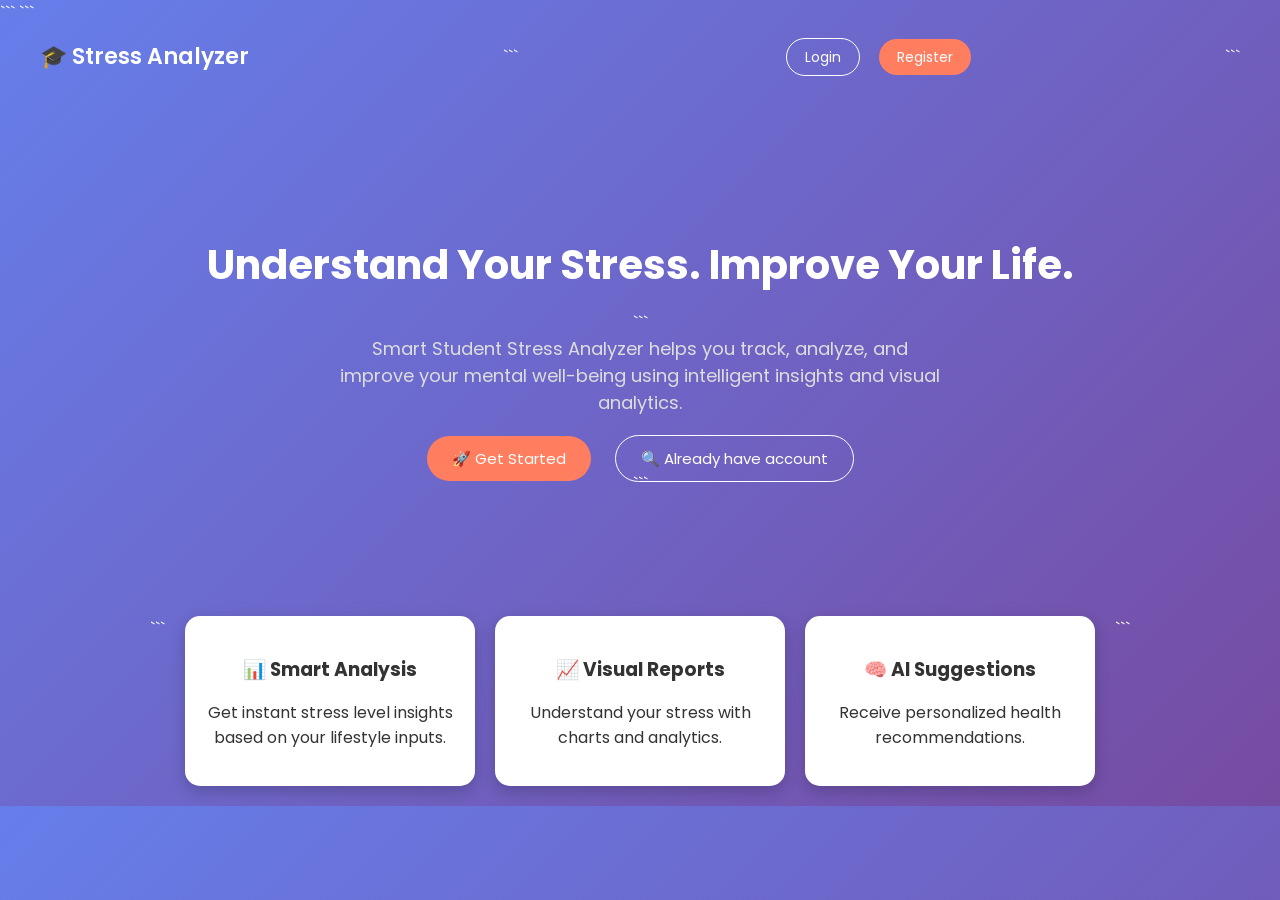
==== templates/landing.html @ 1086091a "Create landing.html" ====
<!DOCTYPE html>

<html>
<head>
    <title>Student Stress Analyzer</title>

```
<link href="https://fonts.googleapis.com/css2?family=Poppins:wght@300;500;700&display=swap" rel="stylesheet">

<style>
    body {
        margin: 0;
        font-family: 'Poppins', sans-serif;
        background: linear-gradient(135deg, #667eea, #764ba2);
        color: white;
    }

    /* NAVBAR */
    .navbar {
        display: flex;
        justify-content: space-between;
        padding: 15px 40px;
        align-items: center;
    }

    .logo {
        font-size: 22px;
        font-weight: 600;
    }

    .nav-buttons a {
        margin-left: 15px;
        padding: 8px 18px;
        border-radius: 20px;
        text-decoration: none;
        color: white;
        font-size: 14px;
    }

    .login {
        border: 1px solid white;
    }

    .register {
        background: #ff7e5f;
    }

    /* HERO SECTION */
    .hero {
        text-align: center;
        margin-top: 100px;
        padding: 20px;
    }

    .hero h1 {
        font-size: 40px;
        margin-bottom: 15px;
    }

    .hero p {
        font-size: 18px;
        color: #ddd;
        max-width: 600px;
        margin: auto;
    }

    .hero-buttons {
        margin-top: 30px;
    }

    .hero-buttons a {
        padding: 12px 25px;
        margin: 10px;
        border-radius: 25px;
        text-decoration: none;
        color: white;
        font-size: 15px;
    }

    .start {
        background: #ff7e5f;
    }

    .learn {
        border: 1px solid white;
    }

    /* FEATURES */
    .features {
        display: flex;
        justify-content: center;
        gap: 20px;
        margin-top: 80px;
        padding: 20px;
    }

    .card {
        background: white;
        color: #333;
        padding: 20px;
        border-radius: 15px;
        width: 250px;
        text-align: center;
        box-shadow: 0 5px 15px rgba(0,0,0,0.2);
    }

    .card h3 {
        margin-bottom: 10px;
    }

</style>
```

</head>

<body>

<!-- NAVBAR -->

<div class="navbar">
    <div class="logo">🎓 Stress Analyzer</div>

```
<div class="nav-buttons">
    <a href="/login" class="login">Login</a>
    <a href="/register" class="register">Register</a>
</div>
```

</div>

<!-- HERO -->

<div class="hero">
    <h1>Understand Your Stress. Improve Your Life.</h1>

```
<p>
    Smart Student Stress Analyzer helps you track, analyze, and improve your mental well-being using intelligent insights and visual analytics.
</p>

<div class="hero-buttons">
    <a href="/register" class="start">🚀 Get Started</a>
    <a href="/login" class="learn">🔍 Already have account</a>
</div>
```

</div>

<!-- FEATURES -->

<div class="features">

```
<div class="card">
    <h3>📊 Smart Analysis</h3>
    <p>Get instant stress level insights based on your lifestyle inputs.</p>
</div>

<div class="card">
    <h3>📈 Visual Reports</h3>
    <p>Understand your stress with charts and analytics.</p>
</div>

<div class="card">
    <h3>🧠 AI Suggestions</h3>
    <p>Receive personalized health recommendations.</p>
</div>
```

</div>

</body>
</html>
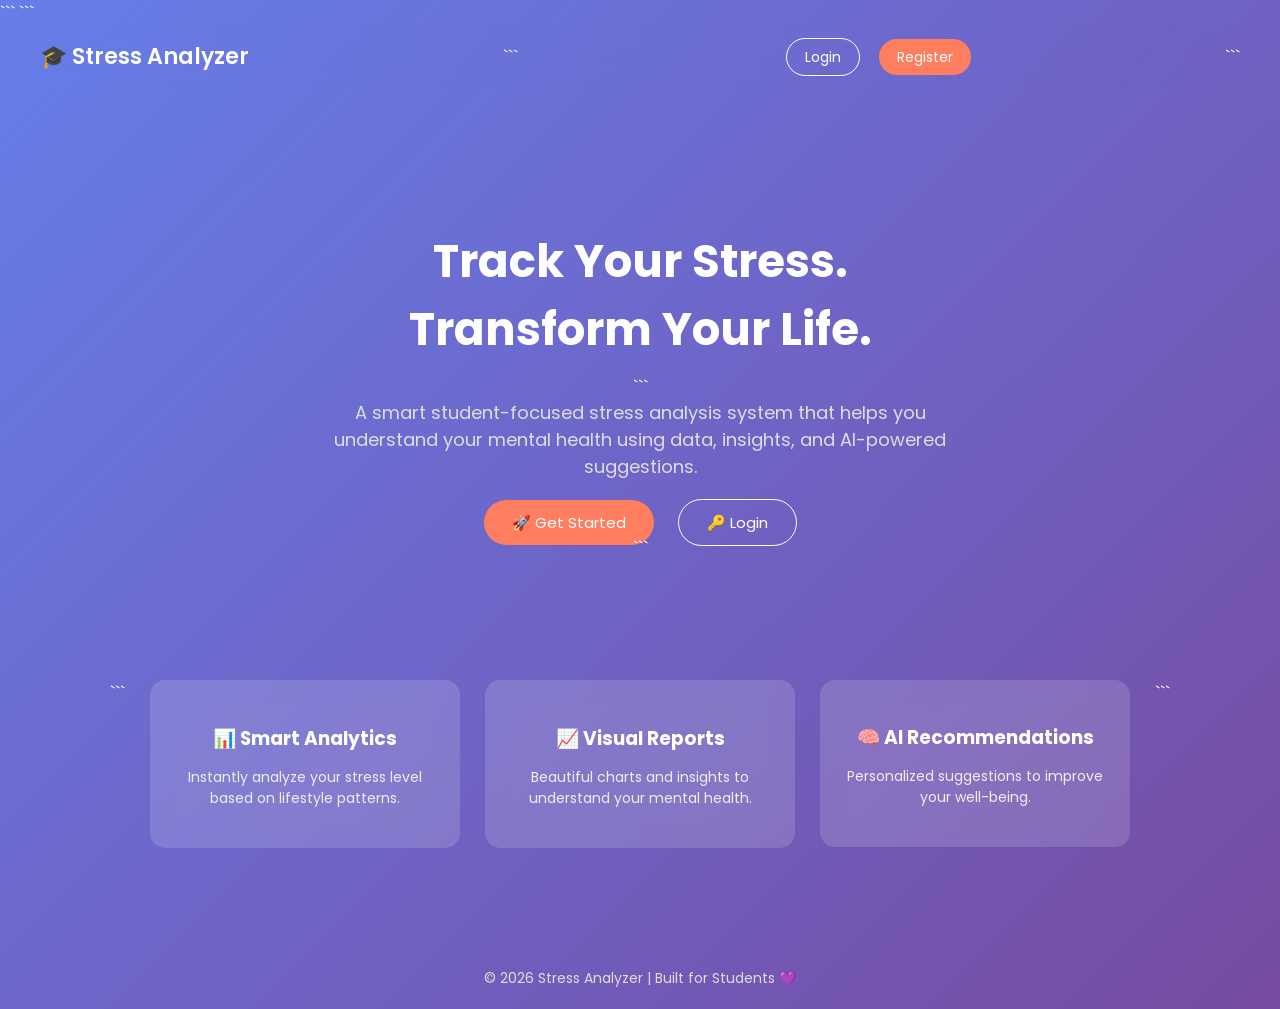
==== commit 45e42602: "Update landing.html" ====
--- a/templates/landing.html
+++ b/templates/landing.html
@@ -2,7 +2,7 @@
 
 <html>
 <head>
-    <title>Student Stress Analyzer</title>
+    <title>Stress Analyzer</title>
 
 ```
 <link href="https://fonts.googleapis.com/css2?family=Poppins:wght@300;500;700&display=swap" rel="stylesheet">
@@ -19,8 +19,9 @@
     .navbar {
         display: flex;
         justify-content: space-between;
+        align-items: center;
         padding: 15px 40px;
-        align-items: center;
+        backdrop-filter: blur(10px);
     }
 
     .logo {
@@ -33,34 +34,46 @@
         padding: 8px 18px;
         border-radius: 20px;
         text-decoration: none;
-        color: white;
         font-size: 14px;
+        transition: 0.3s;
     }
 
     .login {
         border: 1px solid white;
+        color: white;
+    }
+
+    .login:hover {
+        background: white;
+        color: #333;
     }
 
     .register {
         background: #ff7e5f;
-    }
-
-    /* HERO SECTION */
+        color: white;
+    }
+
+    .register:hover {
+        transform: scale(1.05);
+    }
+
+    /* HERO */
     .hero {
         text-align: center;
-        margin-top: 100px;
+        margin-top: 90px;
         padding: 20px;
+        animation: fadeUp 1s ease;
     }
 
     .hero h1 {
-        font-size: 40px;
-        margin-bottom: 15px;
+        font-size: 45px;
+        margin-bottom: 10px;
     }
 
     .hero p {
         font-size: 18px;
         color: #ddd;
-        max-width: 600px;
+        max-width: 650px;
         margin: auto;
     }
 
@@ -69,43 +82,98 @@
     }
 
     .hero-buttons a {
-        padding: 12px 25px;
+        padding: 12px 28px;
         margin: 10px;
-        border-radius: 25px;
+        border-radius: 30px;
         text-decoration: none;
-        color: white;
         font-size: 15px;
+        transition: 0.3s;
     }
 
     .start {
         background: #ff7e5f;
-    }
-
-    .learn {
+        color: white;
+    }
+
+    .start:hover {
+        transform: translateY(-3px);
+    }
+
+    .login-btn {
         border: 1px solid white;
+        color: white;
+    }
+
+    .login-btn:hover {
+        background: white;
+        color: #333;
     }
 
     /* FEATURES */
     .features {
         display: flex;
         justify-content: center;
-        gap: 20px;
+        gap: 25px;
         margin-top: 80px;
         padding: 20px;
+        flex-wrap: wrap;
     }
 
     .card {
-        background: white;
-        color: #333;
-        padding: 20px;
+        background: rgba(255,255,255,0.15);
+        backdrop-filter: blur(10px);
+        padding: 25px;
         border-radius: 15px;
-        width: 250px;
+        width: 260px;
         text-align: center;
-        box-shadow: 0 5px 15px rgba(0,0,0,0.2);
+        transition: 0.3s;
+    }
+
+    .card:hover {
+        transform: translateY(-8px);
+        background: rgba(255,255,255,0.25);
     }
 
     .card h3 {
         margin-bottom: 10px;
+    }
+
+    .card p {
+        color: #eee;
+        font-size: 14px;
+    }
+
+    /* FOOTER */
+    .footer {
+        text-align: center;
+        margin-top: 80px;
+        padding: 20px;
+        font-size: 14px;
+        color: #ddd;
+    }
+
+    /* ANIMATION */
+    @keyframes fadeUp {
+        from {
+            opacity: 0;
+            transform: translateY(40px);
+        }
+        to {
+            opacity: 1;
+            transform: translateY(0);
+        }
+    }
+
+    /* RESPONSIVE */
+    @media(max-width: 768px) {
+        .hero h1 {
+            font-size: 30px;
+        }
+
+        .features {
+            flex-direction: column;
+            align-items: center;
+        }
     }
 
 </style>
@@ -132,16 +200,16 @@
 <!-- HERO -->
 
 <div class="hero">
-    <h1>Understand Your Stress. Improve Your Life.</h1>
+    <h1>Track Your Stress.<br>Transform Your Life.</h1>
 
 ```
 <p>
-    Smart Student Stress Analyzer helps you track, analyze, and improve your mental well-being using intelligent insights and visual analytics.
+    A smart student-focused stress analysis system that helps you understand your mental health using data, insights, and AI-powered suggestions.
 </p>
 
 <div class="hero-buttons">
     <a href="/register" class="start">🚀 Get Started</a>
-    <a href="/login" class="learn">🔍 Already have account</a>
+    <a href="/login" class="login-btn">🔑 Login</a>
 </div>
 ```
 
@@ -153,21 +221,27 @@
 
 ```
 <div class="card">
-    <h3>📊 Smart Analysis</h3>
-    <p>Get instant stress level insights based on your lifestyle inputs.</p>
+    <h3>📊 Smart Analytics</h3>
+    <p>Instantly analyze your stress level based on lifestyle patterns.</p>
 </div>
 
 <div class="card">
     <h3>📈 Visual Reports</h3>
-    <p>Understand your stress with charts and analytics.</p>
+    <p>Beautiful charts and insights to understand your mental health.</p>
 </div>
 
 <div class="card">
-    <h3>🧠 AI Suggestions</h3>
-    <p>Receive personalized health recommendations.</p>
-</div>
-```
-
+    <h3>🧠 AI Recommendations</h3>
+    <p>Personalized suggestions to improve your well-being.</p>
+</div>
+```
+
+</div>
+
+<!-- FOOTER -->
+
+<div class="footer">
+    © 2026 Stress Analyzer | Built for Students 💜
 </div>
 
 </body>
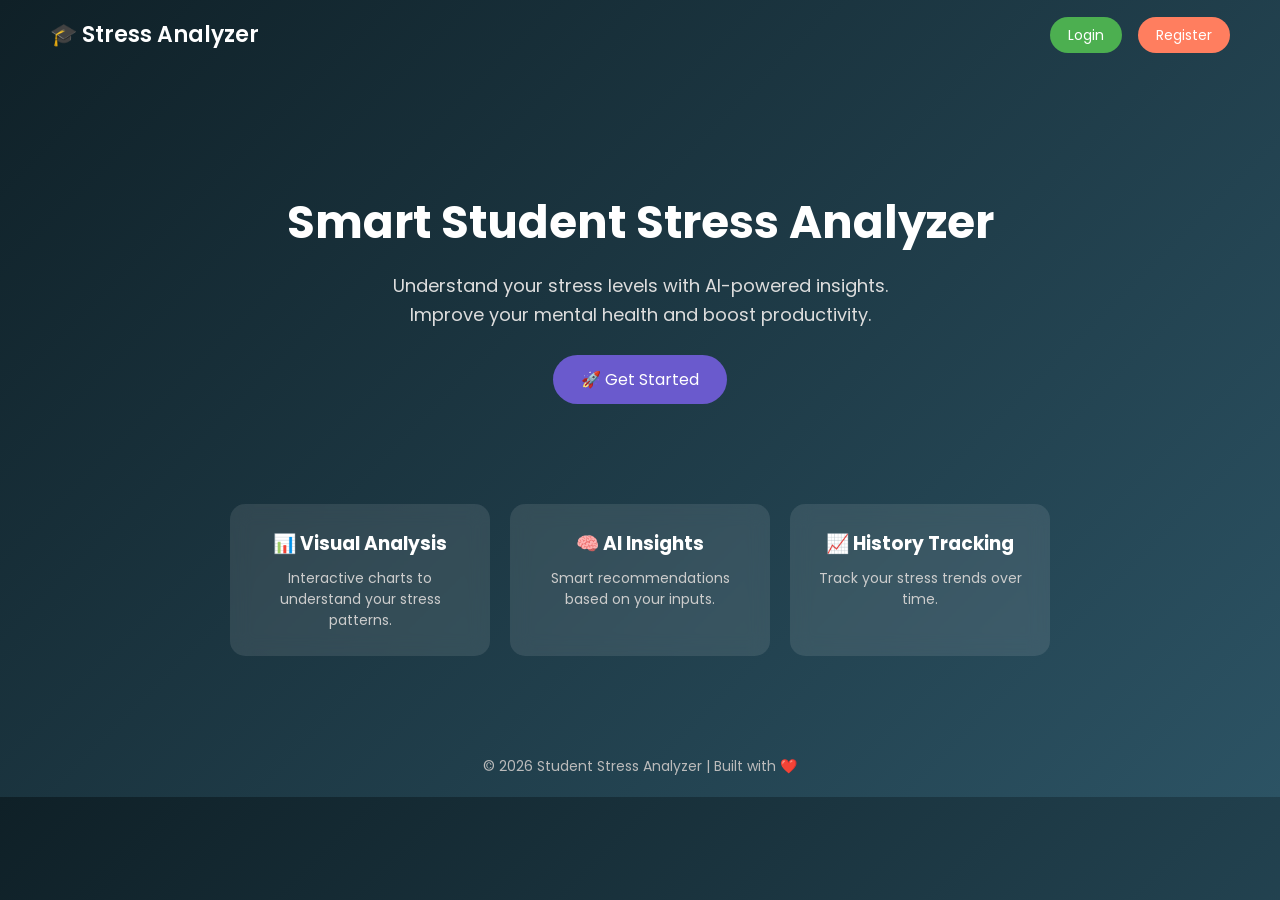
==== commit 2a3d6fbb: "Update landing.html" ====
--- a/templates/landing.html
+++ b/templates/landing.html
@@ -1,247 +1,187 @@
 <!DOCTYPE html>
+<html lang="en">
+<head>
+    <meta charset="UTF-8">
+    <title>Student Stress Analyzer</title>
 
-<html>
-<head>
-    <title>Stress Analyzer</title>
+    <!-- Google Font -->
+    <link href="https://fonts.googleapis.com/css2?family=Poppins:wght@300;500;700&display=swap" rel="stylesheet">
 
-```
-<link href="https://fonts.googleapis.com/css2?family=Poppins:wght@300;500;700&display=swap" rel="stylesheet">
-
-<style>
-    body {
-        margin: 0;
-        font-family: 'Poppins', sans-serif;
-        background: linear-gradient(135deg, #667eea, #764ba2);
-        color: white;
-    }
-
-    /* NAVBAR */
-    .navbar {
-        display: flex;
-        justify-content: space-between;
-        align-items: center;
-        padding: 15px 40px;
-        backdrop-filter: blur(10px);
-    }
-
-    .logo {
-        font-size: 22px;
-        font-weight: 600;
-    }
-
-    .nav-buttons a {
-        margin-left: 15px;
-        padding: 8px 18px;
-        border-radius: 20px;
-        text-decoration: none;
-        font-size: 14px;
-        transition: 0.3s;
-    }
-
-    .login {
-        border: 1px solid white;
-        color: white;
-    }
-
-    .login:hover {
-        background: white;
-        color: #333;
-    }
-
-    .register {
-        background: #ff7e5f;
-        color: white;
-    }
-
-    .register:hover {
-        transform: scale(1.05);
-    }
-
-    /* HERO */
-    .hero {
-        text-align: center;
-        margin-top: 90px;
-        padding: 20px;
-        animation: fadeUp 1s ease;
-    }
-
-    .hero h1 {
-        font-size: 45px;
-        margin-bottom: 10px;
-    }
-
-    .hero p {
-        font-size: 18px;
-        color: #ddd;
-        max-width: 650px;
-        margin: auto;
-    }
-
-    .hero-buttons {
-        margin-top: 30px;
-    }
-
-    .hero-buttons a {
-        padding: 12px 28px;
-        margin: 10px;
-        border-radius: 30px;
-        text-decoration: none;
-        font-size: 15px;
-        transition: 0.3s;
-    }
-
-    .start {
-        background: #ff7e5f;
-        color: white;
-    }
-
-    .start:hover {
-        transform: translateY(-3px);
-    }
-
-    .login-btn {
-        border: 1px solid white;
-        color: white;
-    }
-
-    .login-btn:hover {
-        background: white;
-        color: #333;
-    }
-
-    /* FEATURES */
-    .features {
-        display: flex;
-        justify-content: center;
-        gap: 25px;
-        margin-top: 80px;
-        padding: 20px;
-        flex-wrap: wrap;
-    }
-
-    .card {
-        background: rgba(255,255,255,0.15);
-        backdrop-filter: blur(10px);
-        padding: 25px;
-        border-radius: 15px;
-        width: 260px;
-        text-align: center;
-        transition: 0.3s;
-    }
-
-    .card:hover {
-        transform: translateY(-8px);
-        background: rgba(255,255,255,0.25);
-    }
-
-    .card h3 {
-        margin-bottom: 10px;
-    }
-
-    .card p {
-        color: #eee;
-        font-size: 14px;
-    }
-
-    /* FOOTER */
-    .footer {
-        text-align: center;
-        margin-top: 80px;
-        padding: 20px;
-        font-size: 14px;
-        color: #ddd;
-    }
-
-    /* ANIMATION */
-    @keyframes fadeUp {
-        from {
-            opacity: 0;
-            transform: translateY(40px);
-        }
-        to {
-            opacity: 1;
-            transform: translateY(0);
-        }
-    }
-
-    /* RESPONSIVE */
-    @media(max-width: 768px) {
-        .hero h1 {
-            font-size: 30px;
+    <style>
+        * {
+            margin: 0;
+            padding: 0;
+            box-sizing: border-box;
+            font-family: 'Poppins', sans-serif;
         }
 
+        body {
+            background: linear-gradient(135deg, #0f2027, #2c5364);
+            color: white;
+        }
+
+        /* NAVBAR */
+        .navbar {
+            display: flex;
+            justify-content: space-between;
+            align-items: center;
+            padding: 18px 50px;
+        }
+
+        .logo {
+            font-size: 22px;
+            font-weight: 600;
+        }
+
+        .nav-buttons a {
+            text-decoration: none;
+            margin-left: 12px;
+            padding: 8px 18px;
+            border-radius: 20px;
+            color: white;
+            font-size: 14px;
+            transition: 0.3s;
+        }
+
+        .login-btn {
+            background: #4CAF50;
+        }
+
+        .register-btn {
+            background: #ff7e5f;
+        }
+
+        .nav-buttons a:hover {
+            transform: scale(1.05);
+        }
+
+        /* HERO SECTION */
+        .hero {
+            text-align: center;
+            margin-top: 120px;
+            padding: 0 20px;
+        }
+
+        .hero h1 {
+            font-size: 45px;
+            margin-bottom: 15px;
+        }
+
+        .hero p {
+            font-size: 18px;
+            color: #ddd;
+            line-height: 1.6;
+        }
+
+        .start-btn {
+            display: inline-block;
+            margin-top: 25px;
+            padding: 12px 28px;
+            background: #6a5acd;
+            border-radius: 25px;
+            text-decoration: none;
+            color: white;
+            font-size: 16px;
+            transition: 0.3s;
+        }
+
+        .start-btn:hover {
+            background: #5848c2;
+            transform: scale(1.05);
+        }
+
+        /* FEATURES */
         .features {
-            flex-direction: column;
-            align-items: center;
+            display: flex;
+            justify-content: center;
+            gap: 20px;
+            margin-top: 80px;
+            flex-wrap: wrap;
+            padding: 20px;
         }
-    }
 
-</style>
-```
+        .feature-card {
+            background: rgba(255, 255, 255, 0.1);
+            padding: 25px;
+            width: 260px;
+            border-radius: 15px;
+            text-align: center;
+            backdrop-filter: blur(10px);
+            transition: 0.3s;
+        }
 
+        .feature-card:hover {
+            transform: translateY(-8px);
+            background: rgba(255,255,255,0.15);
+        }
+
+        .feature-card h3 {
+            margin-bottom: 10px;
+        }
+
+        .feature-card p {
+            font-size: 14px;
+            color: #ccc;
+        }
+
+        /* FOOTER */
+        .footer {
+            text-align: center;
+            margin-top: 60px;
+            padding: 20px;
+            color: #bbb;
+            font-size: 14px;
+        }
+    </style>
 </head>
 
 <body>
 
 <!-- NAVBAR -->
-
 <div class="navbar">
     <div class="logo">🎓 Stress Analyzer</div>
 
-```
-<div class="nav-buttons">
-    <a href="/login" class="login">Login</a>
-    <a href="/register" class="register">Register</a>
-</div>
-```
-
+    <div class="nav-buttons">
+        <a href="/login" class="login-btn">Login</a>
+        <a href="/register" class="register-btn">Register</a>
+    </div>
 </div>
 
 <!-- HERO -->
+<div class="hero">
+    <h1>Smart Student Stress Analyzer</h1>
 
-<div class="hero">
-    <h1>Track Your Stress.<br>Transform Your Life.</h1>
+    <p>
+        Understand your stress levels with AI-powered insights.<br>
+        Improve your mental health and boost productivity.
+    </p>
 
-```
-<p>
-    A smart student-focused stress analysis system that helps you understand your mental health using data, insights, and AI-powered suggestions.
-</p>
-
-<div class="hero-buttons">
-    <a href="/register" class="start">🚀 Get Started</a>
-    <a href="/login" class="login-btn">🔑 Login</a>
-</div>
-```
-
+    <a href="/login" class="start-btn">🚀 Get Started</a>
 </div>
 
 <!-- FEATURES -->
-
 <div class="features">
 
-```
-<div class="card">
-    <h3>📊 Smart Analytics</h3>
-    <p>Instantly analyze your stress level based on lifestyle patterns.</p>
-</div>
+    <div class="feature-card">
+        <h3>📊 Visual Analysis</h3>
+        <p>Interactive charts to understand your stress patterns.</p>
+    </div>
 
-<div class="card">
-    <h3>📈 Visual Reports</h3>
-    <p>Beautiful charts and insights to understand your mental health.</p>
-</div>
+    <div class="feature-card">
+        <h3>🧠 AI Insights</h3>
+        <p>Smart recommendations based on your inputs.</p>
+    </div>
 
-<div class="card">
-    <h3>🧠 AI Recommendations</h3>
-    <p>Personalized suggestions to improve your well-being.</p>
-</div>
-```
+    <div class="feature-card">
+        <h3>📈 History Tracking</h3>
+        <p>Track your stress trends over time.</p>
+    </div>
 
 </div>
 
 <!-- FOOTER -->
-
 <div class="footer">
-    © 2026 Stress Analyzer | Built for Students 💜
+    © 2026 Student Stress Analyzer | Built with ❤️
 </div>
 
 </body>
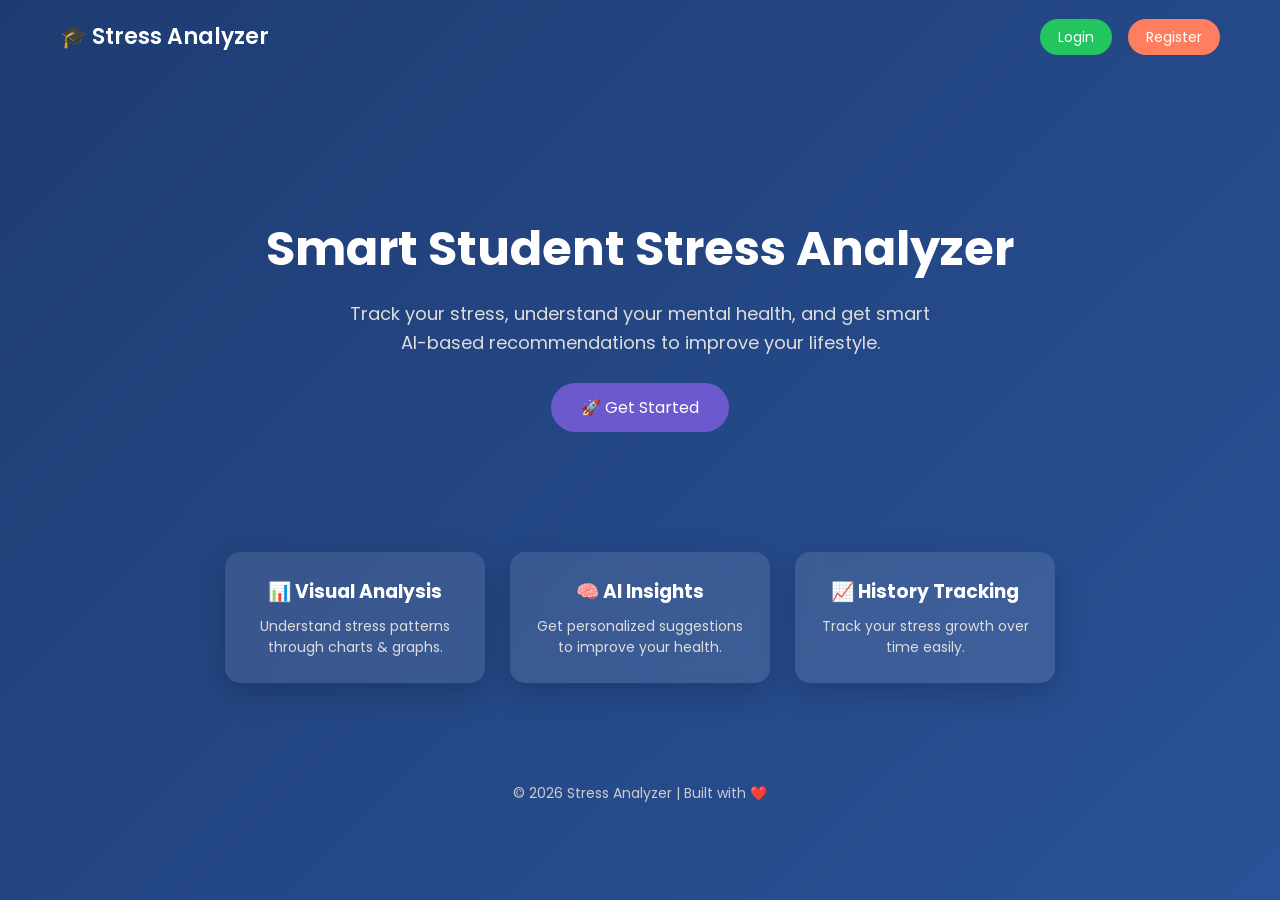
==== commit be8a77d3: "Update landing.html" ====
--- a/templates/landing.html
+++ b/templates/landing.html
@@ -1,187 +1,196 @@
 <!DOCTYPE html>
 <html lang="en">
 <head>
-    <meta charset="UTF-8">
-    <title>Student Stress Analyzer</title>
+<meta charset="UTF-8">
+<title>Stress Analyzer</title>
 
-    <!-- Google Font -->
-    <link href="https://fonts.googleapis.com/css2?family=Poppins:wght@300;500;700&display=swap" rel="stylesheet">
+<link href="https://fonts.googleapis.com/css2?family=Poppins:wght@300;500;700&display=swap" rel="stylesheet">
 
-    <style>
-        * {
-            margin: 0;
-            padding: 0;
-            box-sizing: border-box;
-            font-family: 'Poppins', sans-serif;
-        }
+<style>
 
-        body {
-            background: linear-gradient(135deg, #0f2027, #2c5364);
-            color: white;
-        }
+*{
+margin:0;
+padding:0;
+box-sizing:border-box;
+font-family:'Poppins',sans-serif;
+}
 
-        /* NAVBAR */
-        .navbar {
-            display: flex;
-            justify-content: space-between;
-            align-items: center;
-            padding: 18px 50px;
-        }
+body{
+background: linear-gradient(135deg,#1e3c72,#2a5298);
+color:white;
+min-height:100vh;
+}
 
-        .logo {
-            font-size: 22px;
-            font-weight: 600;
-        }
+/* NAVBAR */
+.navbar{
+display:flex;
+justify-content:space-between;
+align-items:center;
+padding:20px 60px;
+}
 
-        .nav-buttons a {
-            text-decoration: none;
-            margin-left: 12px;
-            padding: 8px 18px;
-            border-radius: 20px;
-            color: white;
-            font-size: 14px;
-            transition: 0.3s;
-        }
+.logo{
+font-size:22px;
+font-weight:600;
+}
 
-        .login-btn {
-            background: #4CAF50;
-        }
+.nav-buttons a{
+text-decoration:none;
+margin-left:12px;
+padding:8px 18px;
+border-radius:20px;
+color:white;
+font-size:14px;
+transition:0.3s;
+}
 
-        .register-btn {
-            background: #ff7e5f;
-        }
+.login{
+background:#22c55e;
+}
 
-        .nav-buttons a:hover {
-            transform: scale(1.05);
-        }
+.register{
+background:#ff7e5f;
+}
 
-        /* HERO SECTION */
-        .hero {
-            text-align: center;
-            margin-top: 120px;
-            padding: 0 20px;
-        }
+.nav-buttons a:hover{
+transform:scale(1.08);
+}
 
-        .hero h1 {
-            font-size: 45px;
-            margin-bottom: 15px;
-        }
+/* HERO */
+.hero{
+display:flex;
+flex-direction:column;
+align-items:center;
+justify-content:center;
+text-align:center;
+margin-top:120px;
+padding:20px;
+}
 
-        .hero p {
-            font-size: 18px;
-            color: #ddd;
-            line-height: 1.6;
-        }
+.hero h1{
+font-size:48px;
+margin-bottom:15px;
+}
 
-        .start-btn {
-            display: inline-block;
-            margin-top: 25px;
-            padding: 12px 28px;
-            background: #6a5acd;
-            border-radius: 25px;
-            text-decoration: none;
-            color: white;
-            font-size: 16px;
-            transition: 0.3s;
-        }
+.hero p{
+font-size:18px;
+color:#ddd;
+max-width:600px;
+line-height:1.6;
+}
 
-        .start-btn:hover {
-            background: #5848c2;
-            transform: scale(1.05);
-        }
+.cta{
+margin-top:25px;
+padding:12px 30px;
+background:#6a5acd;
+border-radius:30px;
+text-decoration:none;
+color:white;
+font-size:16px;
+transition:0.3s;
+}
 
-        /* FEATURES */
-        .features {
-            display: flex;
-            justify-content: center;
-            gap: 20px;
-            margin-top: 80px;
-            flex-wrap: wrap;
-            padding: 20px;
-        }
+.cta:hover{
+background:#5848c2;
+transform:scale(1.05);
+}
 
-        .feature-card {
-            background: rgba(255, 255, 255, 0.1);
-            padding: 25px;
-            width: 260px;
-            border-radius: 15px;
-            text-align: center;
-            backdrop-filter: blur(10px);
-            transition: 0.3s;
-        }
+/* FEATURES */
+.features{
+display:flex;
+justify-content:center;
+gap:25px;
+margin-top:80px;
+flex-wrap:wrap;
+padding:20px;
+}
 
-        .feature-card:hover {
-            transform: translateY(-8px);
-            background: rgba(255,255,255,0.15);
-        }
+.card{
+width:260px;
+padding:25px;
+border-radius:15px;
+text-align:center;
 
-        .feature-card h3 {
-            margin-bottom: 10px;
-        }
+background: rgba(255,255,255,0.1);
+backdrop-filter: blur(12px);
 
-        .feature-card p {
-            font-size: 14px;
-            color: #ccc;
-        }
+box-shadow:0 10px 30px rgba(0,0,0,0.2);
 
-        /* FOOTER */
-        .footer {
-            text-align: center;
-            margin-top: 60px;
-            padding: 20px;
-            color: #bbb;
-            font-size: 14px;
-        }
-    </style>
+transition:0.3s;
+}
+
+.card:hover{
+transform:translateY(-10px);
+}
+
+.card h3{
+margin-bottom:10px;
+}
+
+.card p{
+font-size:14px;
+color:#ddd;
+}
+
+/* FOOTER */
+.footer{
+text-align:center;
+margin-top:60px;
+padding:20px;
+color:#ccc;
+font-size:14px;
+}
+
+</style>
 </head>
 
 <body>
 
 <!-- NAVBAR -->
 <div class="navbar">
-    <div class="logo">🎓 Stress Analyzer</div>
+<div class="logo">🎓 Stress Analyzer</div>
 
-    <div class="nav-buttons">
-        <a href="/login" class="login-btn">Login</a>
-        <a href="/register" class="register-btn">Register</a>
-    </div>
+<div class="nav-buttons">
+<a href="/login" class="login">Login</a>
+<a href="/register" class="register">Register</a>
+</div>
 </div>
 
 <!-- HERO -->
 <div class="hero">
-    <h1>Smart Student Stress Analyzer</h1>
+<h1>Smart Student Stress Analyzer</h1>
 
-    <p>
-        Understand your stress levels with AI-powered insights.<br>
-        Improve your mental health and boost productivity.
-    </p>
+<p>
+Track your stress, understand your mental health,
+and get smart AI-based recommendations to improve your lifestyle.
+</p>
 
-    <a href="/login" class="start-btn">🚀 Get Started</a>
+<a href="/login" class="cta">🚀 Get Started</a>
 </div>
 
 <!-- FEATURES -->
 <div class="features">
 
-    <div class="feature-card">
-        <h3>📊 Visual Analysis</h3>
-        <p>Interactive charts to understand your stress patterns.</p>
-    </div>
+<div class="card">
+<h3>📊 Visual Analysis</h3>
+<p>Understand stress patterns through charts & graphs.</p>
+</div>
 
-    <div class="feature-card">
-        <h3>🧠 AI Insights</h3>
-        <p>Smart recommendations based on your inputs.</p>
-    </div>
+<div class="card">
+<h3>🧠 AI Insights</h3>
+<p>Get personalized suggestions to improve your health.</p>
+</div>
 
-    <div class="feature-card">
-        <h3>📈 History Tracking</h3>
-        <p>Track your stress trends over time.</p>
-    </div>
+<div class="card">
+<h3>📈 History Tracking</h3>
+<p>Track your stress growth over time easily.</p>
+</div>
 
 </div>
 
 <!-- FOOTER -->
 <div class="footer">
-    © 2026 Student Stress Analyzer | Built with ❤️
+© 2026 Stress Analyzer | Built with ❤️
 </div>
 
 </body>
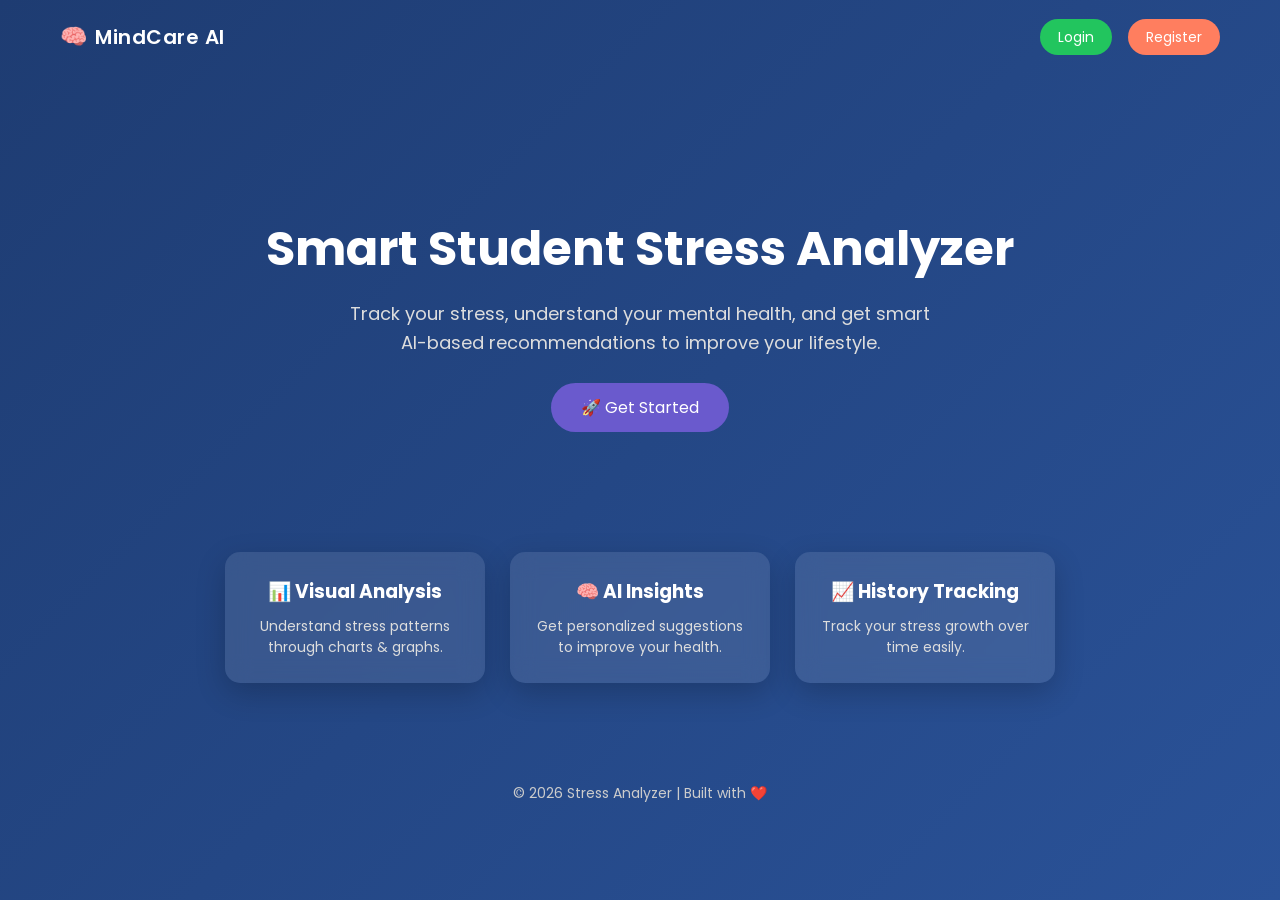
==== commit f3fcb4b1: "Update landing.html" ====
--- a/templates/landing.html
+++ b/templates/landing.html
@@ -141,6 +141,22 @@
 font-size:14px;
 }
 
+/* LOGO STYLE */
+.logo {
+    display: flex;
+    align-items: center;
+    gap: 8px;
+}
+
+.logo-icon {
+    font-size: 22px;
+}
+
+.logo-text {
+    font-size: 20px;
+    font-weight: 600;
+    letter-spacing: 0.5px;
+}
 </style>
 </head>
 
@@ -148,7 +164,10 @@
 
 <!-- NAVBAR -->
 <div class="navbar">
-<div class="logo">🎓 Stress Analyzer</div>
+<div class="logo">
+    <span class="logo-icon">🧠</span>
+    <span class="logo-text">MindCare AI</span>
+</div>
 
 <div class="nav-buttons">
 <a href="/login" class="login">Login</a>
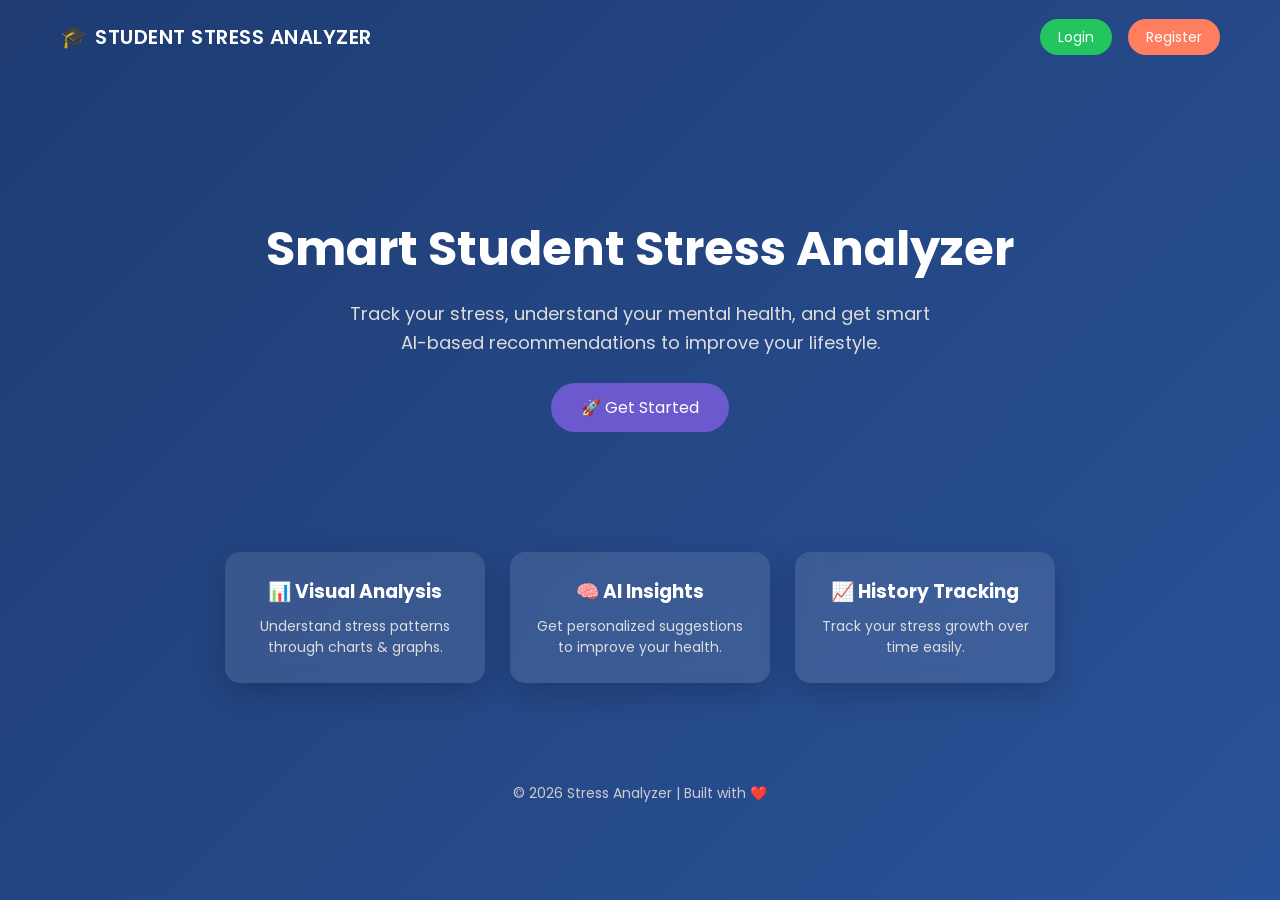
==== commit 7b30168c: "Update landing.html" ====
--- a/templates/landing.html
+++ b/templates/landing.html
@@ -165,8 +165,8 @@
 <!-- NAVBAR -->
 <div class="navbar">
 <div class="logo">
-    <span class="logo-icon">🧠</span>
-    <span class="logo-text">MindCare AI</span>
+    <span class="logo-icon">🎓</span>
+    <span class="logo-text">STUDENT STRESS ANALYZER</span>
 </div>
 
 <div class="nav-buttons">
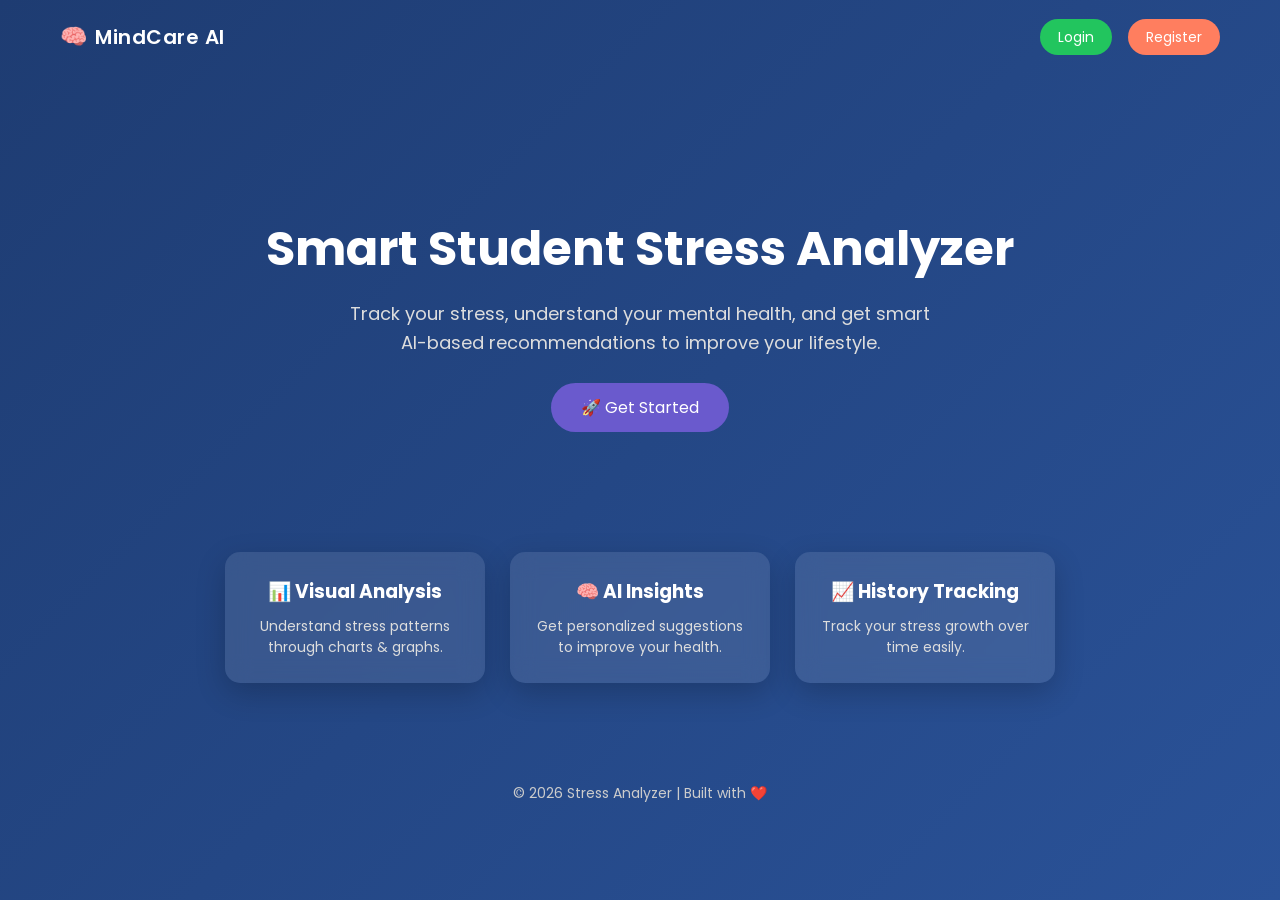
==== commit 06273fa7: "Update landing.html" ====
--- a/templates/landing.html
+++ b/templates/landing.html
@@ -165,8 +165,8 @@
 <!-- NAVBAR -->
 <div class="navbar">
 <div class="logo">
-    <span class="logo-icon">🎓</span>
-    <span class="logo-text">STUDENT STRESS ANALYZER</span>
+    <span class="logo-icon">🧠</span>
+    <span class="logo-text">MindCare AI</span>
 </div>
 
 <div class="nav-buttons">
